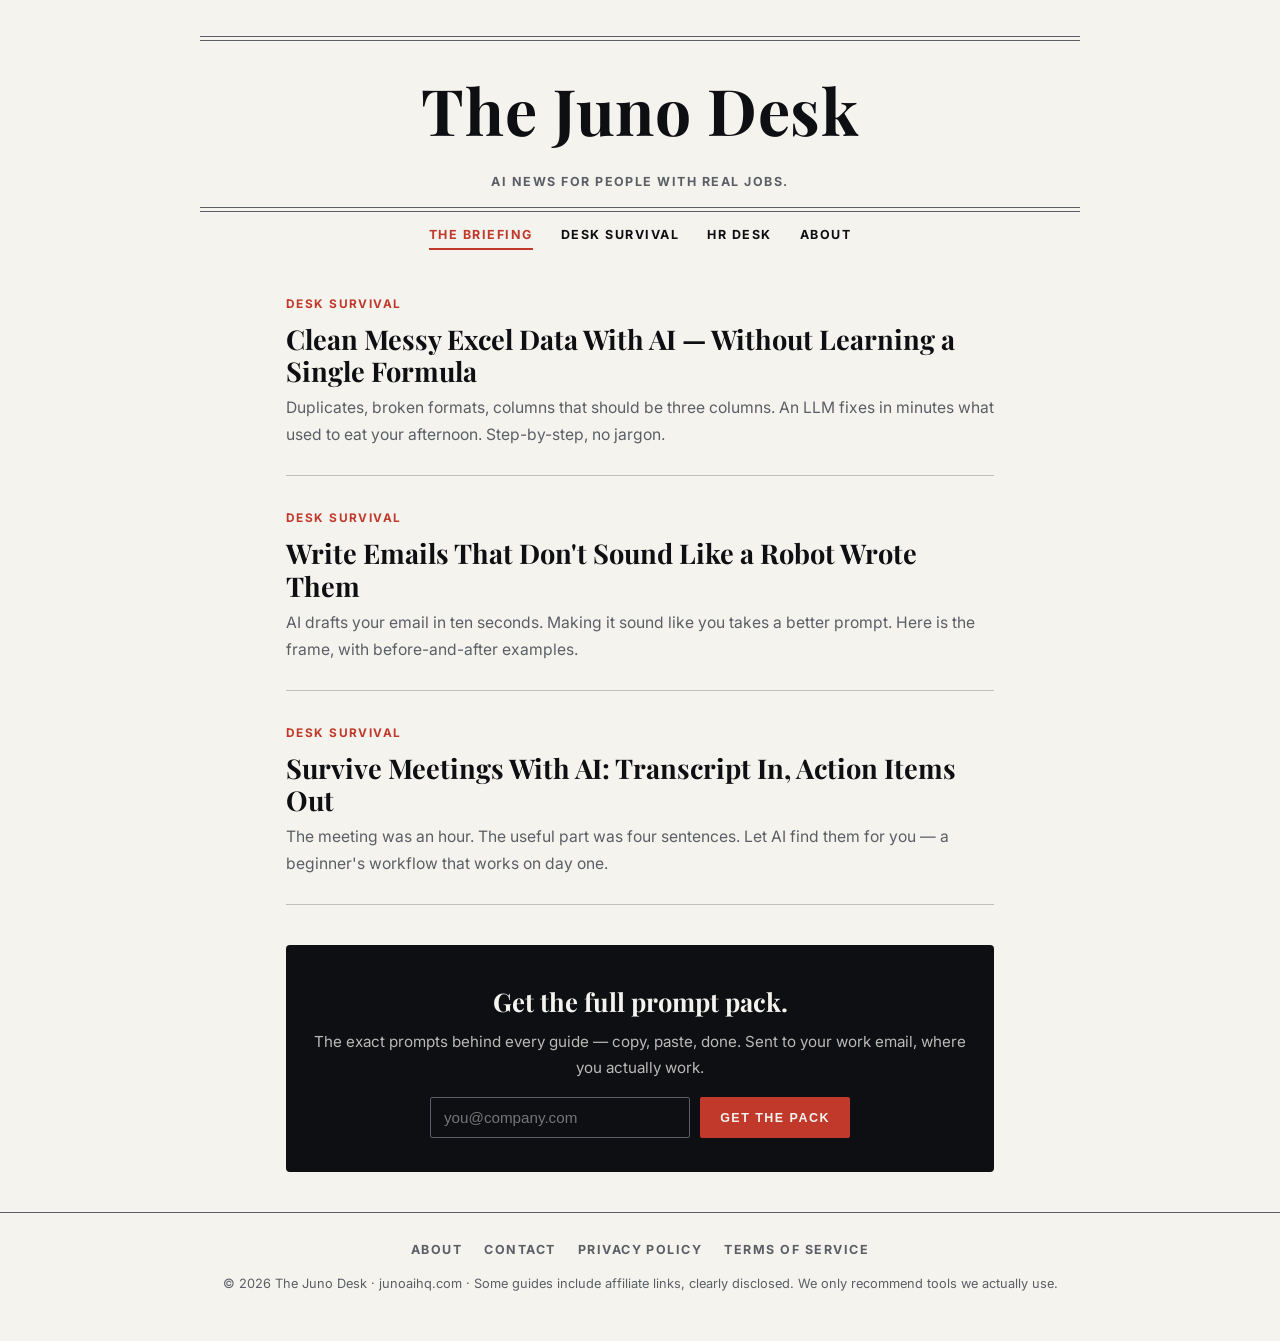
==== index.html @ 7b884fae "scaffold: The Juno Desk broadsheet v1 (DESIGN-juno tokens)" ====
<!DOCTYPE html>
<html lang="en">
<head>
<meta charset="UTF-8">
<meta name="viewport" content="width=device-width, initial-scale=1.0">
<title>The Juno Desk — AI news for people with real jobs</title>
<meta name="description" content="Verified AI news and practical tool guides for office workers. No hype, no robots-will-kill-us panic. Just what changes your workday.">
<link rel="preconnect" href="https://fonts.googleapis.com">
<link href="https://fonts.googleapis.com/css2?family=Playfair+Display:wght@700&family=Inter:wght@400;700;900&display=swap" rel="stylesheet">
<link rel="stylesheet" href="style.css">
</head>
<body>

<header>
  <div class="rule-double"></div>
  <h1 class="masthead">The Juno Desk</h1>
  <p class="tagline">AI news for people with real jobs.</p>
  <div class="rule-double"></div>
  <nav>
    <a href="/" class="active">The Briefing</a>
    <a href="/desk-survival/">Desk Survival</a>
    <a href="/hr-desk/">HR Desk</a>
    <a href="/about/">About</a>
  </nav>
</header>

<main class="wrap">

  <article class="teaser">
    <span class="kicker">Desk Survival</span>
    <h2><a href="/desk-survival/clean-excel-data-with-ai/">Clean Messy Excel Data With AI — Without Learning a Single Formula</a></h2>
    <p class="dek">Duplicates, broken formats, columns that should be three columns. An LLM fixes in minutes what used to eat your afternoon. Step-by-step, no jargon.</p>
  </article>

  <article class="teaser">
    <span class="kicker">Desk Survival</span>
    <h2><a href="/desk-survival/emails-that-dont-sound-like-a-robot/">Write Emails That Don't Sound Like a Robot Wrote Them</a></h2>
    <p class="dek">AI drafts your email in ten seconds. Making it sound like you takes a better prompt. Here is the frame, with before-and-after examples.</p>
  </article>

  <article class="teaser">
    <span class="kicker">Desk Survival</span>
    <h2><a href="/desk-survival/survive-meetings-with-ai/">Survive Meetings With AI: Transcript In, Action Items Out</a></h2>
    <p class="dek">The meeting was an hour. The useful part was four sentences. Let AI find them for you — a beginner's workflow that works on day one.</p>
  </article>

  <div class="capture">
    <h3>Get the full prompt pack.</h3>
    <p>The exact prompts behind every guide — copy, paste, done. Sent to your work email, where you actually work.</p>
    <form action="#" method="post">
      <input type="email" name="email" placeholder="you@company.com" required>
      <button type="submit">Get the pack</button>
    </form>
  </div>

</main>

<footer>
  <div class="links wrap">
    <a href="/about/">About</a>
    <a href="/contact/">Contact</a>
    <a href="/privacy/">Privacy Policy</a>
    <a href="/terms/">Terms of Service</a>
  </div>
  <p class="fine">© 2026 The Juno Desk · junoaihq.com · Some guides include affiliate links, clearly disclosed. We only recommend tools we actually use.</p>
</footer>

</body>
</html>
---- style.css ----
/* THE JUNO DESK — Broadsheet Authority (tokens: content-studio-preview/DESIGN-juno.md) */
:root {
  --ink: #0E0F12;
  --slate: #5A5F66;
  --red: #C0392B;
  --paper: #F5F3EE;
  --verified: #1E7F5C;
}
* { margin: 0; padding: 0; box-sizing: border-box; }
body {
  background: var(--paper);
  color: var(--ink);
  font-family: 'Inter', -apple-system, sans-serif;
  font-size: 1.06rem;
  line-height: 1.72;
}
.wrap { max-width: 68ch; margin: 0 auto; padding: 0 20px; }

/* Masthead */
header { text-align: center; padding: 36px 16px 0; }
.rule-double { border-top: 1px solid var(--slate); border-bottom: 1px solid var(--slate); height: 5px; max-width: 880px; margin: 0 auto; }
h1.masthead {
  font-family: 'Playfair Display', Georgia, serif;
  font-weight: 700; font-size: clamp(2.2rem, 7vw, 4rem);
  letter-spacing: 0.01em; padding: 14px 0 6px;
}
.tagline {
  font-family: 'Inter', sans-serif; font-weight: 700; font-size: 0.78rem;
  text-transform: uppercase; letter-spacing: 0.12em; color: var(--slate);
  padding-bottom: 14px;
}
nav { display: flex; justify-content: center; gap: 28px; padding: 12px 0; flex-wrap: wrap; }
nav a {
  font-weight: 700; font-size: 0.78rem; text-transform: uppercase;
  letter-spacing: 0.12em; color: var(--ink); text-decoration: none;
}
nav a.active, nav a:hover { color: var(--red); border-bottom: 2px solid var(--red); padding-bottom: 3px; }

/* Article list */
main { padding: 44px 0 24px; }
.kicker {
  font-weight: 700; font-size: 0.74rem; text-transform: uppercase;
  letter-spacing: 0.12em; color: var(--red);
}
article.teaser { padding: 26px 0; border-bottom: 1px solid rgba(90,95,102,0.35); }
article.teaser h2 {
  font-family: 'Playfair Display', Georgia, serif;
  font-weight: 700; font-size: 1.7rem; line-height: 1.18; padding: 6px 0 8px;
}
article.teaser h2 a { color: var(--ink); text-decoration: none; }
article.teaser h2 a:hover { text-decoration: underline; text-decoration-color: var(--red); text-underline-offset: 5px; }
.dek { color: var(--slate); font-size: 0.98rem; }

/* Article page */
.article-body h1 {
  font-family: 'Playfair Display', Georgia, serif;
  font-weight: 700; font-size: clamp(1.9rem, 5vw, 2.6rem); line-height: 1.12; padding: 8px 0 4px;
}
.article-body h1::after { content: ""; display: block; width: 72px; border-bottom: 3px solid var(--red); margin-top: 12px; }
.article-body h2 { font-family: 'Playfair Display', Georgia, serif; font-weight: 700; font-size: 1.45rem; padding: 26px 0 6px; }
.article-body p { padding: 9px 0; }
.article-body > p:first-of-type::first-letter {
  font-family: 'Playfair Display', Georgia, serif; font-size: 3.1em;
  float: left; line-height: 0.85; padding: 4px 8px 0 0; color: var(--ink);
}

/* Prompt block — bản in âm bản */
.prompt-block {
  background: var(--ink); color: var(--paper); border-radius: 4px;
  padding: 18px; margin: 14px 0; font-family: ui-monospace, 'Cascadia Code', monospace;
  font-size: 0.92rem; white-space: pre-wrap; position: relative;
}
.prompt-block .copy {
  position: absolute; top: 10px; right: 10px; background: none;
  border: 1px solid var(--red); color: var(--red); border-radius: 2px;
  font-weight: 700; font-size: 0.68rem; text-transform: uppercase;
  letter-spacing: 0.12em; padding: 4px 9px; cursor: pointer;
}
.prompt-block .copy:hover { background: var(--red); color: var(--paper); }

/* Email capture */
.capture { background: var(--ink); color: var(--paper); border-radius: 4px; padding: 34px 28px; margin: 40px 0; text-align: center; }
.capture h3 { font-family: 'Playfair Display', Georgia, serif; font-weight: 700; font-size: 1.6rem; padding-bottom: 6px; }
.capture p { color: rgba(245,243,238,0.75); font-size: 0.95rem; padding-bottom: 16px; }
.capture form { display: flex; gap: 10px; max-width: 420px; margin: 0 auto; }
.capture input {
  flex: 1; background: transparent; border: 1px solid var(--slate);
  border-radius: 2px; color: var(--paper); padding: 11px 13px; font-size: 0.95rem;
}
.capture button {
  background: var(--red); color: var(--paper); border: none; border-radius: 2px;
  font-weight: 700; font-size: 0.78rem; text-transform: uppercase;
  letter-spacing: 0.12em; padding: 11px 20px; cursor: pointer;
}

/* Footer */
footer { border-top: 1px solid var(--slate); margin-top: 30px; padding: 26px 0 46px; text-align: center; }
footer .links { display: flex; justify-content: center; gap: 22px; flex-wrap: wrap; padding-bottom: 12px; }
footer a { color: var(--slate); font-size: 0.78rem; font-weight: 700; text-transform: uppercase; letter-spacing: 0.12em; text-decoration: none; }
footer a:hover { color: var(--red); }
footer .fine { color: var(--slate); font-size: 0.8rem; }
@media (max-width: 520px) { .capture form { flex-direction: column; } }
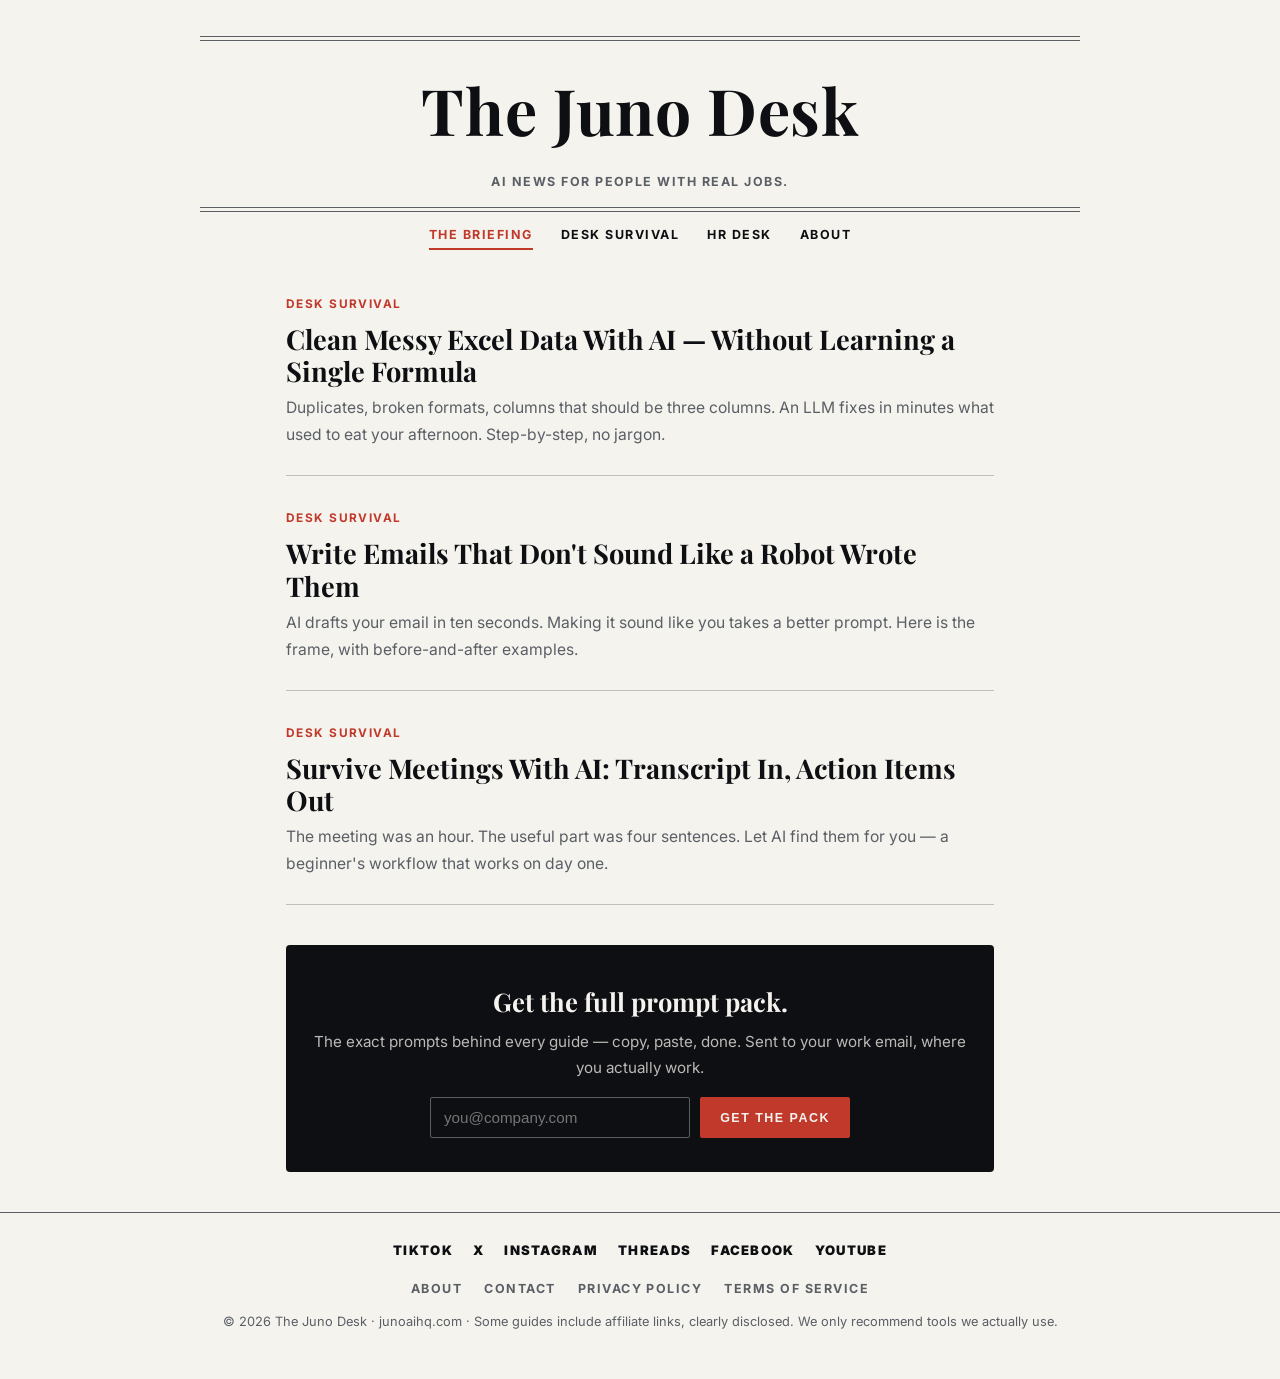
==== commit b9f9208d: "feat: add footer social links (6 channels) + about/privacy/terms/contact pages" ====
--- a/index.html
+++ b/index.html
@@ -56,6 +56,14 @@
 </main>
 
 <footer>
+  <div class="social wrap">
+    <a href="https://www.tiktok.com/@junoaihq" target="_blank" rel="noopener">TikTok</a>
+    <a href="https://x.com/junoaihq" target="_blank" rel="noopener">X</a>
+    <a href="https://www.instagram.com/junoaihq" target="_blank" rel="noopener">Instagram</a>
+    <a href="https://www.threads.com/@junoaihq" target="_blank" rel="noopener">Threads</a>
+    <a href="https://www.facebook.com/junoaihq" target="_blank" rel="noopener">Facebook</a>
+    <a href="https://www.youtube.com/@junoaihq" target="_blank" rel="noopener">YouTube</a>
+  </div>
   <div class="links wrap">
     <a href="/about/">About</a>
     <a href="/contact/">Contact</a>
--- a/style.css
+++ b/style.css
@@ -59,7 +59,7 @@
 .article-body h1::after { content: ""; display: block; width: 72px; border-bottom: 3px solid var(--red); margin-top: 12px; }
 .article-body h2 { font-family: 'Playfair Display', Georgia, serif; font-weight: 700; font-size: 1.45rem; padding: 26px 0 6px; }
 .article-body p { padding: 9px 0; }
-.article-body > p:first-of-type::first-letter {
+.article-body p.lead::first-letter {
   font-family: 'Playfair Display', Georgia, serif; font-size: 3.1em;
   float: left; line-height: 0.85; padding: 4px 8px 0 0; color: var(--ink);
 }
@@ -93,8 +93,51 @@
   letter-spacing: 0.12em; padding: 11px 20px; cursor: pointer;
 }
 
+/* ── SKIM LAYER (rule: punchline phải nổi ở tầng lướt) ── */
+.byline { color: var(--slate); font-size: 0.85rem; padding: 14px 0 4px; }
+.standfirst {
+  font-size: 1.22rem; line-height: 1.55; color: var(--slate);
+  padding: 14px 0 6px; border-bottom: 1px solid rgba(90,95,102,0.35); margin-bottom: 10px;
+}
+.pullquote {
+  font-family: 'Playfair Display', Georgia, serif; font-weight: 700;
+  font-size: 1.75rem; line-height: 1.3; padding: 30px 0 26px; margin: 18px 0;
+  border-top: 1px solid rgba(90,95,102,0.35); border-bottom: 1px solid rgba(90,95,102,0.35);
+}
+.pullquote::before { content: ""; display: block; width: 64px; border-top: 4px solid var(--red); padding-bottom: 20px; }
+.statcard {
+  background: #ffffff; border: 1px solid rgba(90,95,102,0.3); border-radius: 2px;
+  padding: 26px 24px; margin: 24px 0; box-shadow: 3px 3px 0 rgba(14,15,18,0.08);
+}
+.statcard .num {
+  font-family: 'Playfair Display', Georgia, serif; font-weight: 700;
+  font-size: 2.6rem; line-height: 1; border-bottom: 3px solid var(--red);
+  display: inline-block; padding-bottom: 8px; margin-bottom: 10px;
+}
+.statcard .lbl { color: var(--slate); font-size: 0.95rem; }
+.ed-note {
+  font-style: italic; color: var(--slate); font-size: 0.95rem;
+  border-left: 3px solid var(--red); padding: 4px 0 4px 14px; margin: 18px 0;
+}
+.ed-note b { color: var(--red); font-style: normal; font-size: 0.74rem;
+  text-transform: uppercase; letter-spacing: 0.12em; font-weight: 700; }
+.stamp {
+  display: inline-block; transform: rotate(-3deg); border: 3px solid var(--verified);
+  color: var(--verified); border-radius: 2px; font-weight: 900; font-size: 1.05rem;
+  text-transform: uppercase; letter-spacing: 0.1em; padding: 6px 14px; margin: 8px 0;
+}
+.stamp.fail { border-color: var(--red); color: var(--red); transform: rotate(2deg); }
+article.teaser .pull-line {
+  font-family: 'Playfair Display', Georgia, serif; font-weight: 700;
+  font-size: 1.14rem; padding-top: 8px;
+}
+article.teaser .pull-line::before { content: "— "; color: var(--red); }
+
 /* Footer */
 footer { border-top: 1px solid var(--slate); margin-top: 30px; padding: 26px 0 46px; text-align: center; }
+.social { display: flex; justify-content: center; gap: 20px; flex-wrap: wrap; padding-bottom: 16px; }
+.social a { color: var(--ink); font-weight: 900; font-size: 0.82rem; text-transform: uppercase; letter-spacing: 0.1em; text-decoration: none; }
+.social a:hover { color: var(--red); }
 footer .links { display: flex; justify-content: center; gap: 22px; flex-wrap: wrap; padding-bottom: 12px; }
 footer a { color: var(--slate); font-size: 0.78rem; font-weight: 700; text-transform: uppercase; letter-spacing: 0.12em; text-decoration: none; }
 footer a:hover { color: var(--red); }
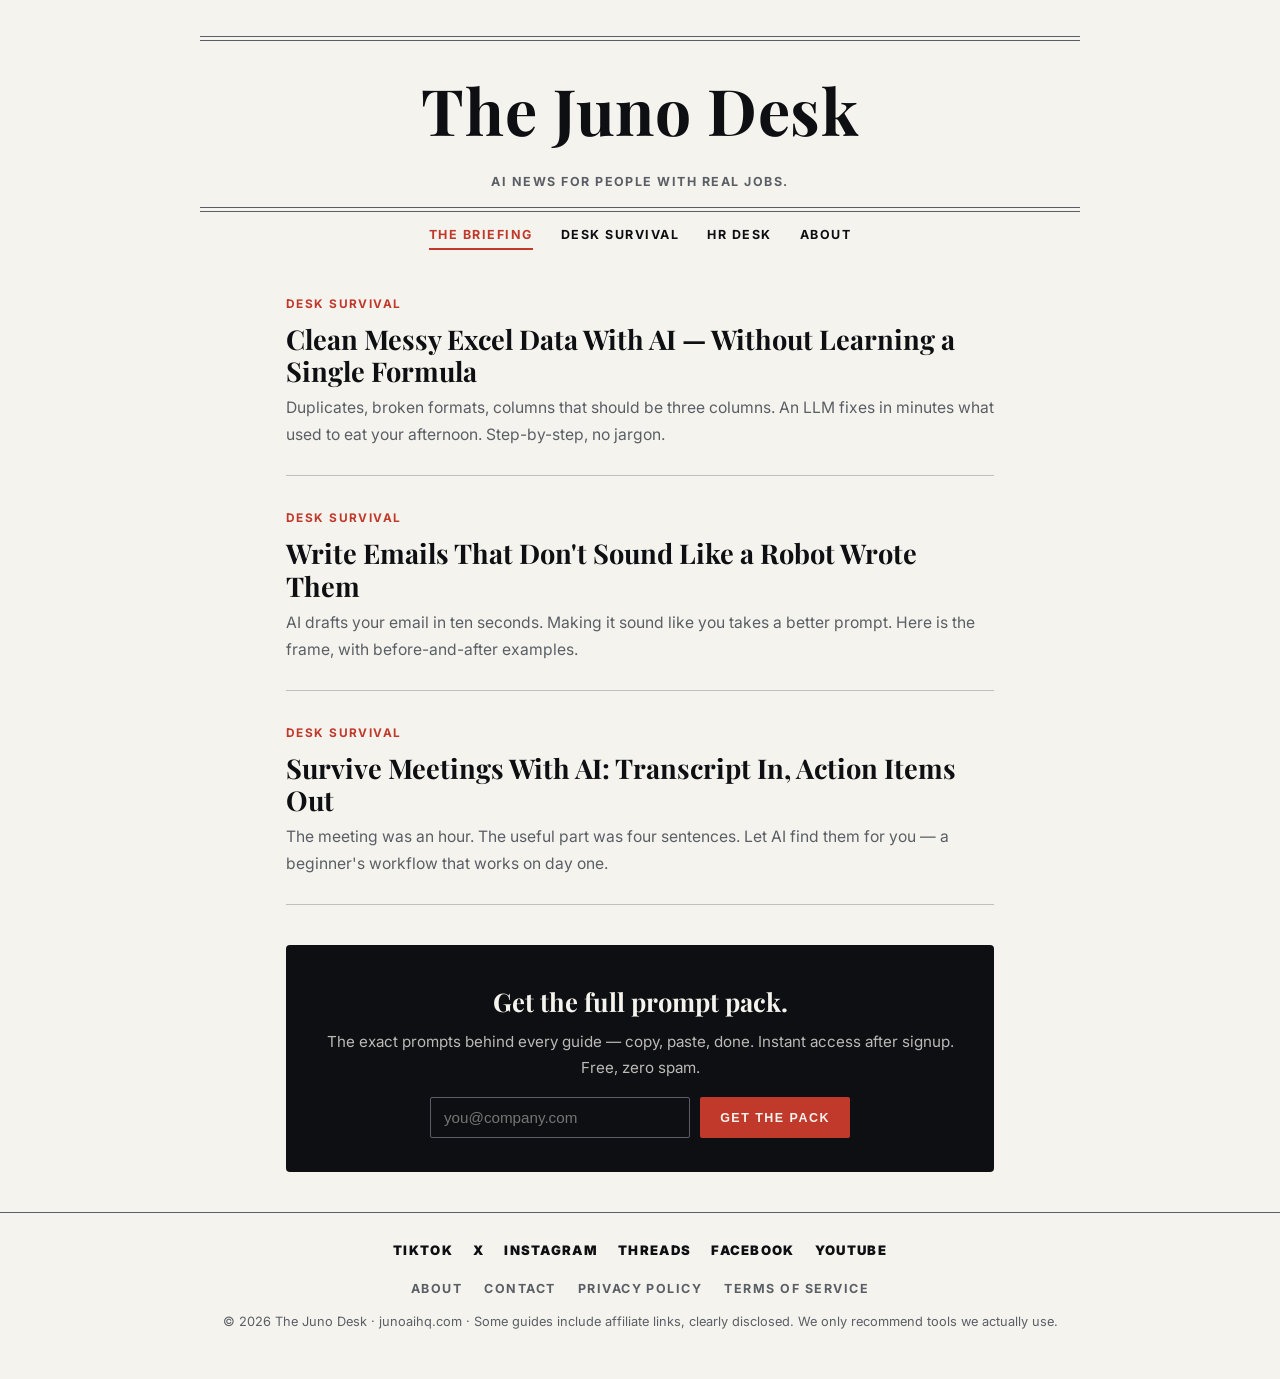
==== commit 9604ec04: "Deliver prompt packs instantly on thanks page; honest copy; noindex packs Co-Authored-By: Claude Fab" ====
--- a/index.html
+++ b/index.html
@@ -8,6 +8,55 @@
 <link rel="preconnect" href="https://fonts.googleapis.com">
 <link href="https://fonts.googleapis.com/css2?family=Playfair+Display:wght@700&family=Inter:wght@400;700;900&display=swap" rel="stylesheet">
 <link rel="stylesheet" href="style.css">
+  <link rel="canonical" href="https://junoaihq.com/">
+  <meta property="og:title" content="The Juno Desk — AI news for people with real jobs">
+  <meta property="og:description" content="Verified AI news and practical tool guides for office workers. No hype, no robots-will-kill-us panic. Just what changes your workday.">
+  <meta property="og:type" content="website">
+  <meta property="og:url" content="https://junoaihq.com/">
+  <meta property="og:site_name" content="The Juno Desk">
+  <meta name="twitter:card" content="summary_large_image">
+  <meta property="og:image" content="https://junoaihq.com/og-image.png">
+  <meta name="twitter:image" content="https://junoaihq.com/og-image.png">
+  <link rel="icon" href="/favicon.ico" sizes="any">
+  <link rel="icon" href="/favicon-32.png" type="image/png" sizes="32x32">
+  <link rel="apple-touch-icon" href="/apple-touch-icon.png">
+  <link rel="alternate" type="application/rss+xml" title="The Juno Desk" href="/feed.xml">
+  <meta name="twitter:site" content="@junoaihq">
+  <meta name="twitter:title" content="The Juno Desk — AI news for people with real jobs">
+  <meta name="twitter:description" content="Verified AI news and practical tool guides for office workers. No hype, no robots-will-kill-us panic. Just what changes your workday.">
+  <meta name="robots" content="index, follow">
+  <meta name="referrer" content="strict-origin-when-cross-origin">
+  <script type="application/ld+json">
+{
+  "@context": "https://schema.org",
+  "@graph": [
+    {
+      "@type": "WebSite",
+      "@id": "https://junoaihq.com/#website",
+      "url": "https://junoaihq.com/",
+      "name": "The Juno Desk",
+      "publisher": {
+        "@id": "https://junoaihq.com/#organization"
+      }
+    },
+    {
+      "@type": "NewsMediaOrganization",
+      "@id": "https://junoaihq.com/#organization",
+      "name": "The Juno Desk",
+      "url": "https://junoaihq.com/",
+      "sameAs": [
+        "https://www.tiktok.com/@junoaihq",
+        "https://x.com/junoaihq",
+        "https://www.instagram.com/junoaihq",
+        "https://www.threads.com/@junoaihq",
+        "https://www.facebook.com/junoaihq",
+        "https://www.youtube.com/@junoaihq"
+      ]
+    }
+  ]
+}
+  </script>
+
 </head>
 <body>
 
@@ -46,8 +95,10 @@
 
   <div class="capture">
     <h3>Get the full prompt pack.</h3>
-    <p>The exact prompts behind every guide — copy, paste, done. Sent to your work email, where you actually work.</p>
-    <form action="#" method="post">
+    <p>The exact prompts behind every guide — copy, paste, done. Instant access after signup. Free, zero spam.</p>
+    <form action="/api/subscribe" method="POST">
+      <input type="hidden" name="source" value="homepage">
+      <input type="text" name="website" value="" style="display:none" tabindex="-1" autocomplete="off" aria-hidden="true">
       <input type="email" name="email" placeholder="you@company.com" required>
       <button type="submit">Get the pack</button>
     </form>
--- a/style.css
+++ b/style.css
@@ -133,6 +133,11 @@
 }
 article.teaser .pull-line::before { content: "— "; color: var(--red); }
 
+/* Broadsheet Table Styles */
+table { width: 100%; border-collapse: collapse; margin: 20px 0; font-size: 0.92rem; line-height: 1.5; }
+th, td { padding: 10px 12px; border-bottom: 1px solid rgba(90,95,102,0.25); text-align: left; vertical-align: top; }
+th { font-family: 'Playfair Display', Georgia, serif; font-weight: 700; color: var(--ink); border-bottom: 2px solid var(--slate); }
+
 /* Footer */
 footer { border-top: 1px solid var(--slate); margin-top: 30px; padding: 26px 0 46px; text-align: center; }
 .social { display: flex; justify-content: center; gap: 20px; flex-wrap: wrap; padding-bottom: 16px; }
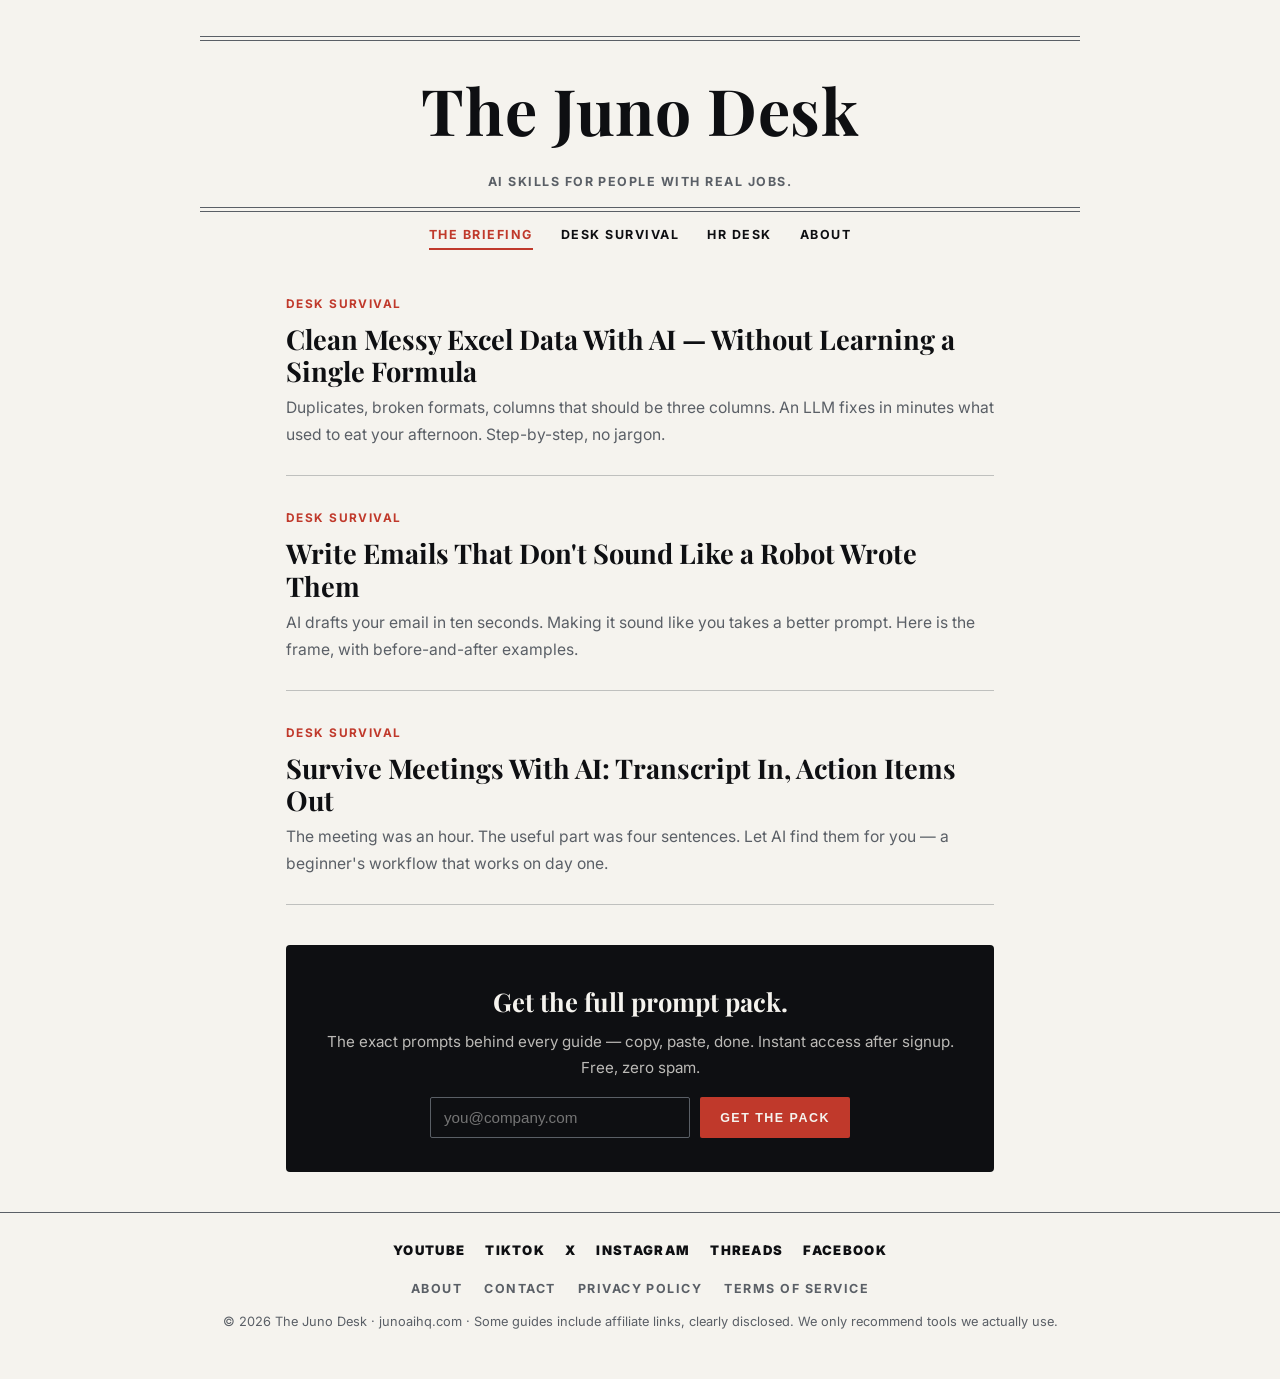
==== commit f99a3ccf: "Publish ChatGPT Google Sheets free-account guide; YouTube-first social footer - New article: desk-su" ====
--- a/index.html
+++ b/index.html
@@ -3,14 +3,14 @@
 <head>
 <meta charset="UTF-8">
 <meta name="viewport" content="width=device-width, initial-scale=1.0">
-<title>The Juno Desk — AI news for people with real jobs</title>
-<meta name="description" content="Verified AI news and practical tool guides for office workers. No hype, no robots-will-kill-us panic. Just what changes your workday.">
+<title>The Juno Desk — AI skills for people with real jobs</title>
+<meta name="description" content="Practical AI skills for office workers — real workflows that change your workday. No hype, no robots-will-kill-us panic. Just what to actually do.">
 <link rel="preconnect" href="https://fonts.googleapis.com">
 <link href="https://fonts.googleapis.com/css2?family=Playfair+Display:wght@700&family=Inter:wght@400;700;900&display=swap" rel="stylesheet">
 <link rel="stylesheet" href="style.css">
   <link rel="canonical" href="https://junoaihq.com/">
-  <meta property="og:title" content="The Juno Desk — AI news for people with real jobs">
-  <meta property="og:description" content="Verified AI news and practical tool guides for office workers. No hype, no robots-will-kill-us panic. Just what changes your workday.">
+  <meta property="og:title" content="The Juno Desk — AI skills for people with real jobs">
+  <meta property="og:description" content="Practical AI skills for office workers — real workflows that change your workday. No hype, no robots-will-kill-us panic. Just what to actually do.">
   <meta property="og:type" content="website">
   <meta property="og:url" content="https://junoaihq.com/">
   <meta property="og:site_name" content="The Juno Desk">
@@ -22,8 +22,8 @@
   <link rel="apple-touch-icon" href="/apple-touch-icon.png">
   <link rel="alternate" type="application/rss+xml" title="The Juno Desk" href="/feed.xml">
   <meta name="twitter:site" content="@junoaihq">
-  <meta name="twitter:title" content="The Juno Desk — AI news for people with real jobs">
-  <meta name="twitter:description" content="Verified AI news and practical tool guides for office workers. No hype, no robots-will-kill-us panic. Just what changes your workday.">
+  <meta name="twitter:title" content="The Juno Desk — AI skills for people with real jobs">
+  <meta name="twitter:description" content="Practical AI skills for office workers — real workflows that change your workday. No hype, no robots-will-kill-us panic. Just what to actually do.">
   <meta name="robots" content="index, follow">
   <meta name="referrer" content="strict-origin-when-cross-origin">
   <script type="application/ld+json">
@@ -63,7 +63,7 @@
 <header>
   <div class="rule-double"></div>
   <h1 class="masthead">The Juno Desk</h1>
-  <p class="tagline">AI news for people with real jobs.</p>
+  <p class="tagline">AI skills for people with real jobs.</p>
   <div class="rule-double"></div>
   <nav>
     <a href="/" class="active">The Briefing</a>
@@ -108,13 +108,13 @@
 
 <footer>
   <div class="social wrap">
+    <a href="https://www.youtube.com/@junoaihq" target="_blank" rel="noopener">YouTube</a>
     <a href="https://www.tiktok.com/@junoaihq" target="_blank" rel="noopener">TikTok</a>
     <a href="https://x.com/junoaihq" target="_blank" rel="noopener">X</a>
     <a href="https://www.instagram.com/junoaihq" target="_blank" rel="noopener">Instagram</a>
     <a href="https://www.threads.com/@junoaihq" target="_blank" rel="noopener">Threads</a>
     <a href="https://www.facebook.com/junoaihq" target="_blank" rel="noopener">Facebook</a>
-    <a href="https://www.youtube.com/@junoaihq" target="_blank" rel="noopener">YouTube</a>
-  </div>
+    </div>
   <div class="links wrap">
     <a href="/about/">About</a>
     <a href="/contact/">Contact</a>
